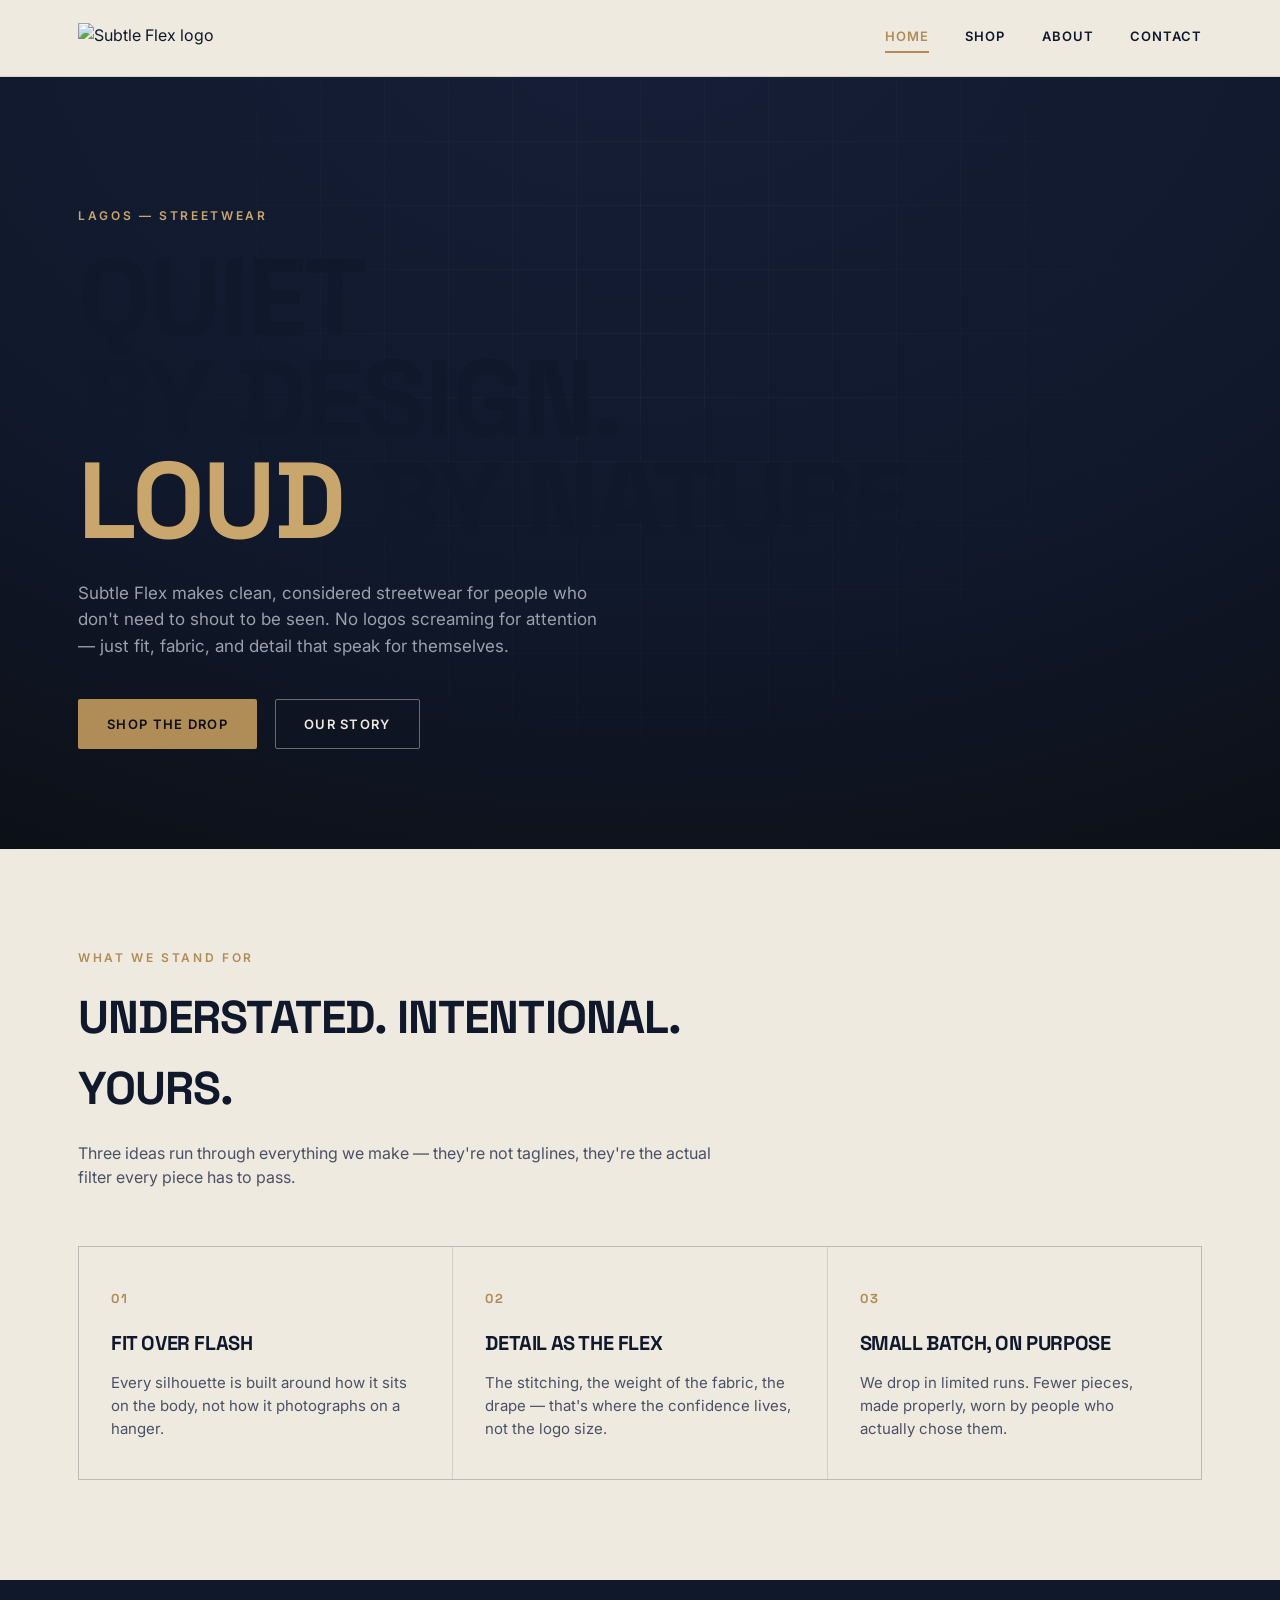
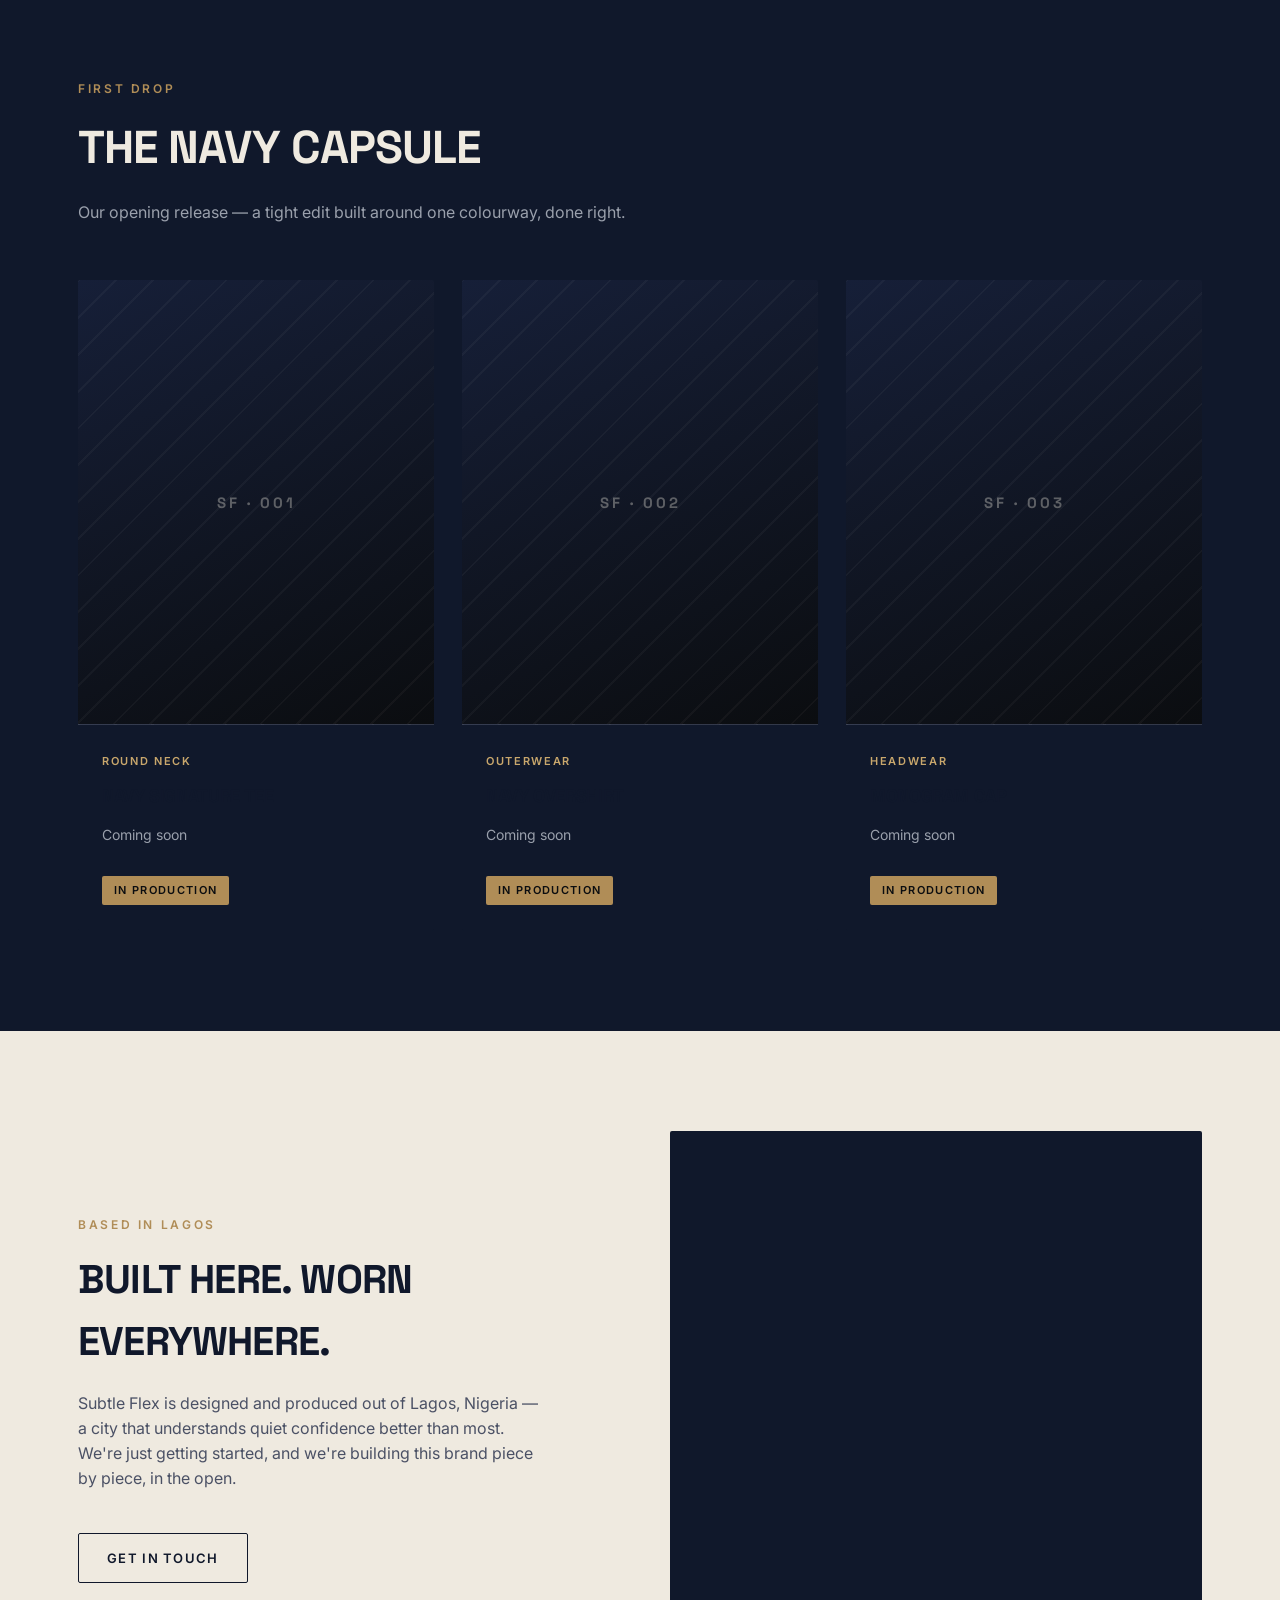
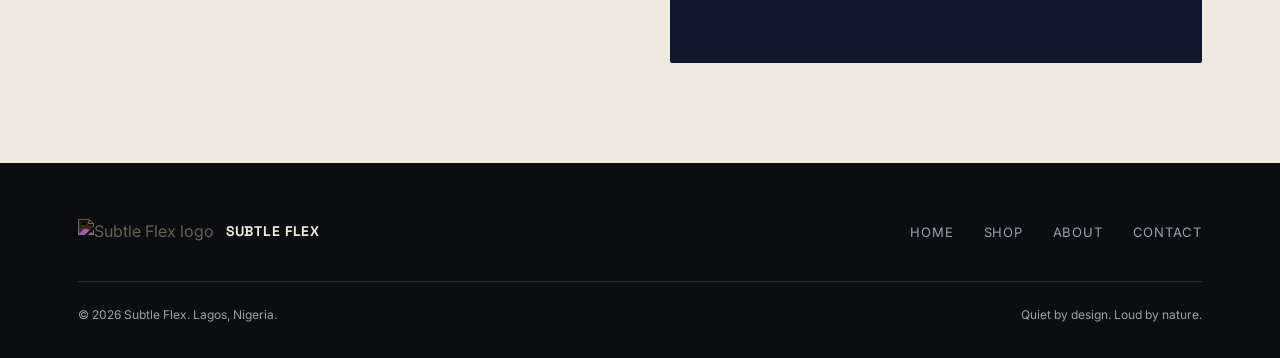
==== index.html @ afc2ed12 "Add files via upload" ====
<!DOCTYPE html>
<html lang="en">
<head>
<meta charset="UTF-8">
<meta name="viewport" content="width=device-width, initial-scale=1.0">
<title>Subtle Flex — Quiet by Design, Loud by Nature</title>
<meta name="description" content="Subtle Flex is a Lagos-based streetwear label built on understated confidence — clean silhouettes, considered details.">
<link rel="stylesheet" href="styles.css">
</head>
<body>

<nav class="site-nav">
  <div class="wrap">
    <a href="index.html" class="brand-mark">
      <img src="assets/logo.jpg" alt="Subtle Flex logo">
    </a>
    <ul class="nav-links">
      <li><a href="index.html" class="active">Home</a></li>
      <li><a href="shop.html">Shop</a></li>
      <li><a href="about.html">About</a></li>
      <li><a href="contact.html">Contact</a></li>
    </ul>
    <button class="nav-toggle" aria-label="Toggle menu"><span></span><span></span><span></span></button>
  </div>
</nav>

<header class="hero">
  <div class="wrap">
    <span class="eyebrow">Lagos — Streetwear</span>
    <h1>Quiet<br>by design.<br><em>Loud</em> by nature.</h1>
    <p class="lede">Subtle Flex makes clean, considered streetwear for people who don't need to shout to be seen. No logos screaming for attention — just fit, fabric, and detail that speak for themselves.</p>
    <div class="hero-actions">
      <a href="shop.html" class="btn btn-primary">Shop the drop</a>
      <a href="about.html" class="btn btn-ghost-light">Our story</a>
    </div>
  </div>
</header>

<section>
  <div class="wrap">
    <div class="section-head">
      <span class="eyebrow">What we stand for</span>
      <h2>Understated. Intentional. Yours.</h2>
      <p>Three ideas run through everything we make — they're not taglines, they're the actual filter every piece has to pass.</p>
    </div>
    <div class="pillars">
      <div class="pillar">
        <span class="num">01</span>
        <h3>Fit over flash</h3>
        <p>Every silhouette is built around how it sits on the body, not how it photographs on a hanger.</p>
      </div>
      <div class="pillar">
        <span class="num">02</span>
        <h3>Detail as the flex</h3>
        <p>The stitching, the weight of the fabric, the drape — that's where the confidence lives, not the logo size.</p>
      </div>
      <div class="pillar">
        <span class="num">03</span>
        <h3>Small batch, on purpose</h3>
        <p>We drop in limited runs. Fewer pieces, made properly, worn by people who actually chose them.</p>
      </div>
    </div>
  </div>
</section>

<section class="section-dark">
  <div class="wrap">
    <div class="section-head">
      <span class="eyebrow">First drop</span>
      <h2>The Navy Capsule</h2>
      <p>Our opening release — a tight edit built around one colourway, done right.</p>
    </div>
    <div class="grid-shop">
      <div class="card">
        <div class="card-inner">
          <div class="card-media"><span class="mono">SF · 001</span></div>
          <div class="card-body">
            <span class="tag">Round Neck</span>
            <h3>Navy Signature Tee</h3>
            <p class="price">Coming soon</p>
            <span class="status">In production</span>
          </div>
        </div>
      </div>
      <div class="card">
        <div class="card-inner">
          <div class="card-media"><span class="mono">SF · 002</span></div>
          <div class="card-body">
            <span class="tag">Outerwear</span>
            <h3>Navy Overshirt</h3>
            <p class="price">Coming soon</p>
            <span class="status">In production</span>
          </div>
        </div>
      </div>
      <div class="card">
        <div class="card-inner">
          <div class="card-media"><span class="mono">SF · 003</span></div>
          <div class="card-body">
            <span class="tag">Headwear</span>
            <h3>Monogram Cap</h3>
            <p class="price">Coming soon</p>
            <span class="status">In production</span>
          </div>
        </div>
      </div>
    </div>
  </div>
</section>

<section>
  <div class="wrap about-hero">
    <div>
      <span class="eyebrow">Based in Lagos</span>
      <h2 style="font-size:clamp(28px,3.6vw,40px); text-transform:uppercase; margin-top:14px;">Built here. Worn everywhere.</h2>
      <p style="color:#4B5165; margin-top:18px; max-width:460px;">Subtle Flex is designed and produced out of Lagos, Nigeria — a city that understands quiet confidence better than most. We're just getting started, and we're building this brand piece by piece, in the open.</p>
      <a href="contact.html" class="btn btn-ghost" style="margin-top:26px;">Get in touch</a>
    </div>
    <div class="figure">
      <img src="assets/logo.jpg" alt="">
    </div>
  </div>
</section>

<footer>
  <div class="wrap">
    <div class="footer-top">
      <a href="index.html" class="footer-brand">
        <img src="assets/logo.jpg" alt="Subtle Flex logo">
        <span>Subtle Flex</span>
      </a>
      <ul class="footer-links">
        <li><a href="index.html">Home</a></li>
        <li><a href="shop.html">Shop</a></li>
        <li><a href="about.html">About</a></li>
        <li><a href="contact.html">Contact</a></li>
      </ul>
    </div>
    <div class="footer-bottom">
      <span>&copy; 2026 Subtle Flex. Lagos, Nigeria.</span>
      <span>Quiet by design. Loud by nature.</span>
    </div>
  </div>
</footer>

<script src="script.js"></script>
</body>
</html>
---- styles.css ----
@import url('https://fonts.googleapis.com/css2?family=Space+Grotesk:wght@500;700&family=Inter:wght@400;500;600&display=swap');

:root{
  --ink:#0B0D10;
  --navy:#10182B;
  --navy-2:#161F38;
  --bone:#EFEAE0;
  --bone-dim:#E2DCCC;
  --brass:#B08D57;
  --brass-bright:#C9A76C;
  --mist:#9AA0AC;
  --line: rgba(239,234,224,0.14);
  --line-dark: rgba(16,24,43,0.12);
  --maxw: 1180px;
}

*{box-sizing:border-box;}
html{scroll-behavior:smooth;}
body{
  margin:0;
  background:var(--bone);
  color:var(--navy);
  font-family:'Inter',system-ui,sans-serif;
  font-size:16px;
  line-height:1.55;
  -webkit-font-smoothing:antialiased;
}

@media (prefers-reduced-motion: reduce){
  *{animation-duration:0.001ms !important; transition-duration:0.001ms !important;}
}

h1,h2,h3,.display{
  font-family:'Space Grotesk',sans-serif;
  font-weight:700;
  letter-spacing:-0.02em;
  margin:0;
  color:var(--navy);
}

a{color:inherit; text-decoration:none;}
img{max-width:100%; display:block;}

.wrap{max-width:var(--maxw); margin:0 auto; padding:0 28px;}

.eyebrow{
  font-family:'Inter',sans-serif;
  font-size:12px;
  font-weight:600;
  letter-spacing:0.22em;
  text-transform:uppercase;
  color:var(--brass);
}

/* ---------- NAV ---------- */
.site-nav{
  position:sticky; top:0; z-index:50;
  background:var(--bone);
  border-bottom:1px solid var(--line-dark);
}
.site-nav .wrap{
  display:flex; align-items:center; justify-content:space-between;
  height:76px;
}
.brand-mark{display:flex; align-items:center; gap:12px;}
.brand-mark img{height:30px; width:auto;}
.brand-mark span{
  font-family:'Space Grotesk',sans-serif; font-weight:700;
  font-size:15px; letter-spacing:0.05em; text-transform:uppercase;
}
.nav-links{display:flex; gap:36px; list-style:none; margin:0; padding:0;}
.nav-links a{
  font-size:13px; font-weight:600; letter-spacing:0.08em; text-transform:uppercase;
  position:relative; padding-bottom:6px; display:inline-block;
}
.nav-links a::after{
  content:""; position:absolute; left:0; bottom:0; height:2px; width:0;
  background:var(--brass);
  transition:width .35s cubic-bezier(.2,.8,.2,1);
}
.nav-links a:hover::after, .nav-links a.active::after{ width:100%; }
.nav-links a.active{color:var(--brass);}

.nav-toggle{display:none;}

/* ---------- BUTTONS (the flex interaction) ---------- */
.btn{
  display:inline-flex; align-items:center; gap:10px;
  padding:14px 28px;
  font-family:'Inter',sans-serif; font-weight:600; font-size:13px;
  letter-spacing:0.1em; text-transform:uppercase;
  border-radius:2px;
  border:1px solid transparent;
  cursor:pointer;
  transition:transform .28s cubic-bezier(.2,.9,.25,1.2), background .25s ease, color .25s ease, border-color .25s ease;
}
.btn-primary{background:var(--brass); color:var(--ink);}
.btn-primary:hover{transform:skewX(-8deg) translateX(2px); background:var(--brass-bright);}
.btn-ghost{border-color:var(--navy); color:var(--navy); background:transparent;}
.btn-ghost:hover{transform:skewX(-8deg) translateX(2px); background:var(--navy); color:var(--bone);}
.btn-ghost-light{border-color:rgba(239,234,224,0.4); color:var(--bone);}
.btn-ghost-light:hover{transform:skewX(-8deg) translateX(2px); background:var(--bone); color:var(--ink); border-color:var(--bone);}

/* ---------- HERO ---------- */
.hero{
  background:radial-gradient(120% 140% at 50% -10%, var(--navy-2) 0%, var(--navy) 55%, var(--ink) 100%);
  color:var(--bone);
  padding:130px 0 100px;
  position:relative;
  overflow:hidden;
}
.hero::before{
  content:""; position:absolute; inset:0;
  background-image:
    linear-gradient(rgba(239,234,224,0.035) 1px, transparent 1px),
    linear-gradient(90deg, rgba(239,234,224,0.035) 1px, transparent 1px);
  background-size:64px 64px;
  mask-image:radial-gradient(circle at 50% 30%, black, transparent 75%);
  pointer-events:none;
}
.hero .wrap{position:relative;}
.hero .eyebrow{color:var(--brass-bright); margin-bottom:22px; display:block;}
.hero h1{
  font-size:clamp(48px, 9vw, 108px);
  line-height:0.94;
  text-transform:uppercase;
}
.hero h1 em{
  font-style:normal; color:var(--brass-bright);
  display:inline-block;
  transform-origin:left center;
}
.hero p.lede{
  max-width:520px; margin:28px 0 40px;
  color:var(--mist); font-size:17px;
}
.hero-actions{display:flex; gap:18px; flex-wrap:wrap;}

/* ---------- SECTIONS ---------- */
section{padding:100px 0;}
.section-head{max-width:640px; margin-bottom:56px;}
.section-head .eyebrow{display:block; margin-bottom:14px;}
.section-head h2{font-size:clamp(30px,4vw,46px); text-transform:uppercase;}
.section-head p{color:#4B5165; margin-top:16px; font-size:16px;}

.section-dark{background:var(--navy); color:var(--bone);}
.section-dark .section-head h2{color:var(--bone);}
.section-dark .section-head p{color:var(--mist);}

/* ---------- PILLARS / GRID ---------- */
.pillars{
  display:grid; grid-template-columns:repeat(3,1fr); gap:1px;
  background:var(--line-dark);
  border:1px solid var(--line-dark);
}
.pillar{
  background:var(--bone); padding:38px 32px;
  transition:background .3s ease;
}
.pillar .num{
  font-family:'Space Grotesk'; color:var(--brass); font-weight:700; font-size:13px;
  letter-spacing:0.15em;
}
.pillar h3{font-size:20px; margin:18px 0 12px; text-transform:uppercase;}
.pillar p{color:#4B5165; font-size:15px; margin:0;}

/* ---------- PRODUCT / SHOP GRID ---------- */
.grid-shop{
  display:grid; grid-template-columns:repeat(3,1fr); gap:28px;
}
.card{
  background:var(--navy);
  color:var(--bone);
  border-radius:2px;
  overflow:hidden;
  transition:transform .4s cubic-bezier(.2,.8,.2,1);
}
.card:hover{transform:skewX(-3deg) translateY(-4px);}
.card:hover .card-inner{transform:skewX(3deg);}
.card-inner{transition:transform .4s cubic-bezier(.2,.8,.2,1);}
.card-media{
  aspect-ratio:4/5;
  background:
    repeating-linear-gradient(135deg, rgba(239,234,224,0.04) 0 2px, transparent 2px 26px),
    linear-gradient(160deg, var(--navy-2), var(--ink));
  display:flex; align-items:center; justify-content:center;
  border-bottom:1px solid var(--line);
}
.card-media .mono{
  font-family:'Space Grotesk'; font-weight:700; font-size:15px;
  letter-spacing:0.2em; color:rgba(239,234,224,0.35); text-transform:uppercase;
}
.card-body{padding:22px 24px 26px;}
.card-body .tag{
  font-size:11px; letter-spacing:0.15em; color:var(--brass-bright);
  text-transform:uppercase; font-weight:600;
}
.card-body h3{font-size:18px; margin:10px 0 6px; text-transform:uppercase;}
.card-body .price{color:var(--mist); font-size:14px;}
.card-body .status{
  margin-top:16px; display:inline-block;
  font-size:11px; letter-spacing:0.12em; text-transform:uppercase;
  color:var(--ink); background:var(--brass); padding:6px 12px; border-radius:2px; font-weight:600;
}

/* ---------- ABOUT ---------- */
.about-hero{
  display:grid; grid-template-columns:1fr 1fr; gap:60px; align-items:center;
}
.about-hero .figure{
  background:var(--navy); aspect-ratio:1/1; border-radius:2px;
  display:flex; align-items:center; justify-content:center;
  position:relative; overflow:hidden;
}
.about-hero .figure img{height:34%; filter:invert(1);}
.stat-row{display:grid; grid-template-columns:repeat(3,1fr); gap:1px; background:var(--line-dark); border:1px solid var(--line-dark); margin-top:60px;}
.stat{background:var(--bone); padding:30px;}
.stat .num{font-family:'Space Grotesk'; font-size:34px; font-weight:700; color:var(--brass);}
.stat .label{font-size:13px; color:#4B5165; margin-top:6px; letter-spacing:0.04em;}

.value-list{display:grid; gap:0;}
.value-row{
  display:grid; grid-template-columns:60px 1fr; gap:24px;
  padding:28px 0; border-top:1px solid var(--line-dark);
}
.value-row:last-child{border-bottom:1px solid var(--line-dark);}
.value-row .num{font-family:'Space Grotesk'; color:var(--brass); font-weight:700;}
.value-row h3{font-size:19px; text-transform:uppercase; margin-bottom:8px;}
.value-row p{margin:0; color:#4B5165; font-size:15px; max-width:560px;}

/* ---------- CONTACT ---------- */
.contact-grid{display:grid; grid-template-columns:1fr 1fr; gap:70px;}
.channel{
  display:flex; align-items:center; justify-content:space-between;
  padding:22px 0; border-top:1px solid var(--line-dark);
}
.channel:last-child{border-bottom:1px solid var(--line-dark);}
.channel .name{font-weight:600; font-size:15px; text-transform:uppercase; letter-spacing:0.04em;}
.channel .detail{color:#4B5165; font-size:14px; margin-top:4px;}
.channel .go{
  font-size:12px; letter-spacing:0.12em; text-transform:uppercase; color:var(--brass);
  border-bottom:1px solid var(--brass); padding-bottom:2px;
  transition:transform .3s ease;
  display:inline-block;
}
.channel .go:hover{transform:skewX(-8deg);}

.field{margin-bottom:22px;}
.field label{
  display:block; font-size:12px; letter-spacing:0.1em; text-transform:uppercase;
  color:#4B5165; margin-bottom:8px; font-weight:600;
}
.field input, .field textarea{
  width:100%; border:1px solid var(--line-dark); background:transparent;
  padding:14px 16px; font-family:'Inter'; font-size:15px; color:var(--navy);
  border-radius:2px;
}
.field input:focus, .field textarea:focus{
  outline:2px solid var(--brass); outline-offset:1px; border-color:var(--brass);
}
.field textarea{min-height:120px; resize:vertical;}
.form-note{font-size:13px; color:#4B5165; margin-top:16px;}

/* ---------- FOOTER ---------- */
footer{background:var(--ink); color:var(--mist); padding:56px 0 34px;}
.footer-top{
  display:flex; justify-content:space-between; align-items:flex-start;
  flex-wrap:wrap; gap:32px; padding-bottom:36px; border-bottom:1px solid var(--line);
}
.footer-brand{display:flex; align-items:center; gap:12px;}
.footer-brand img{height:26px; filter:invert(1);}
.footer-brand span{font-family:'Space Grotesk'; color:var(--bone); font-weight:700; letter-spacing:0.05em; text-transform:uppercase; font-size:14px;}
.footer-links{display:flex; gap:30px; list-style:none; padding:0; margin:0;}
.footer-links a{font-size:13px; text-transform:uppercase; letter-spacing:0.06em;}
.footer-links a:hover{color:var(--brass-bright);}
.footer-bottom{
  display:flex; justify-content:space-between; padding-top:24px; font-size:12px; flex-wrap:wrap; gap:10px;
}

/* ---------- RESPONSIVE ---------- */
@media (max-width:860px){
  .pillars{grid-template-columns:1fr;}
  .grid-shop{grid-template-columns:1fr 1fr;}
  .about-hero{grid-template-columns:1fr;}
  .stat-row{grid-template-columns:1fr;}
  .contact-grid{grid-template-columns:1fr;}
}
@media (max-width:640px){
  .nav-links{
    position:fixed; top:76px; left:0; right:0; bottom:0;
    background:var(--bone);
    flex-direction:column; padding:36px 28px; gap:26px;
    transform:translateX(100%); transition:transform .35s ease;
  }
  .nav-links.open{transform:translateX(0);}
  .nav-toggle{
    display:flex; flex-direction:column; gap:5px; background:none; border:none; cursor:pointer; padding:8px;
  }
  .nav-toggle span{width:22px; height:2px; background:var(--navy);}
  .grid-shop{grid-template-columns:1fr;}
  section{padding:70px 0;}
  .hero{padding:100px 0 70px;}
}
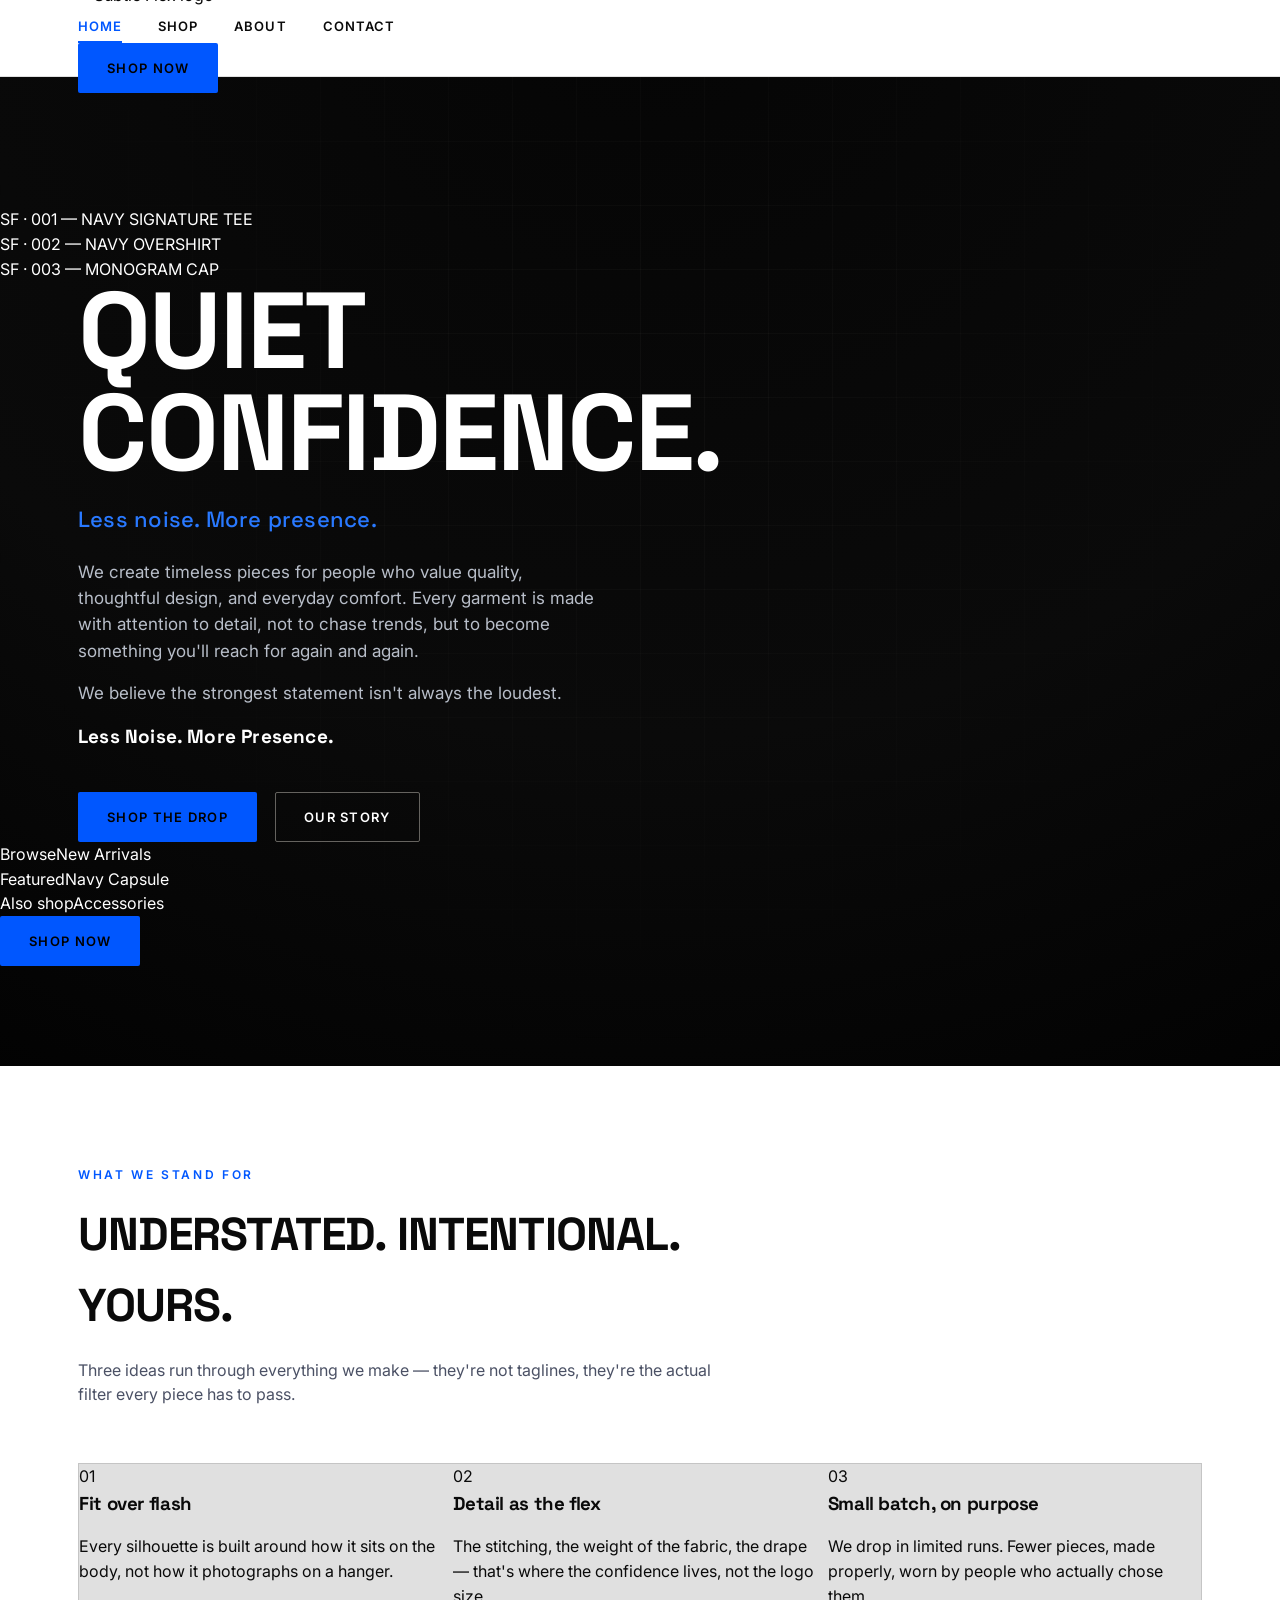
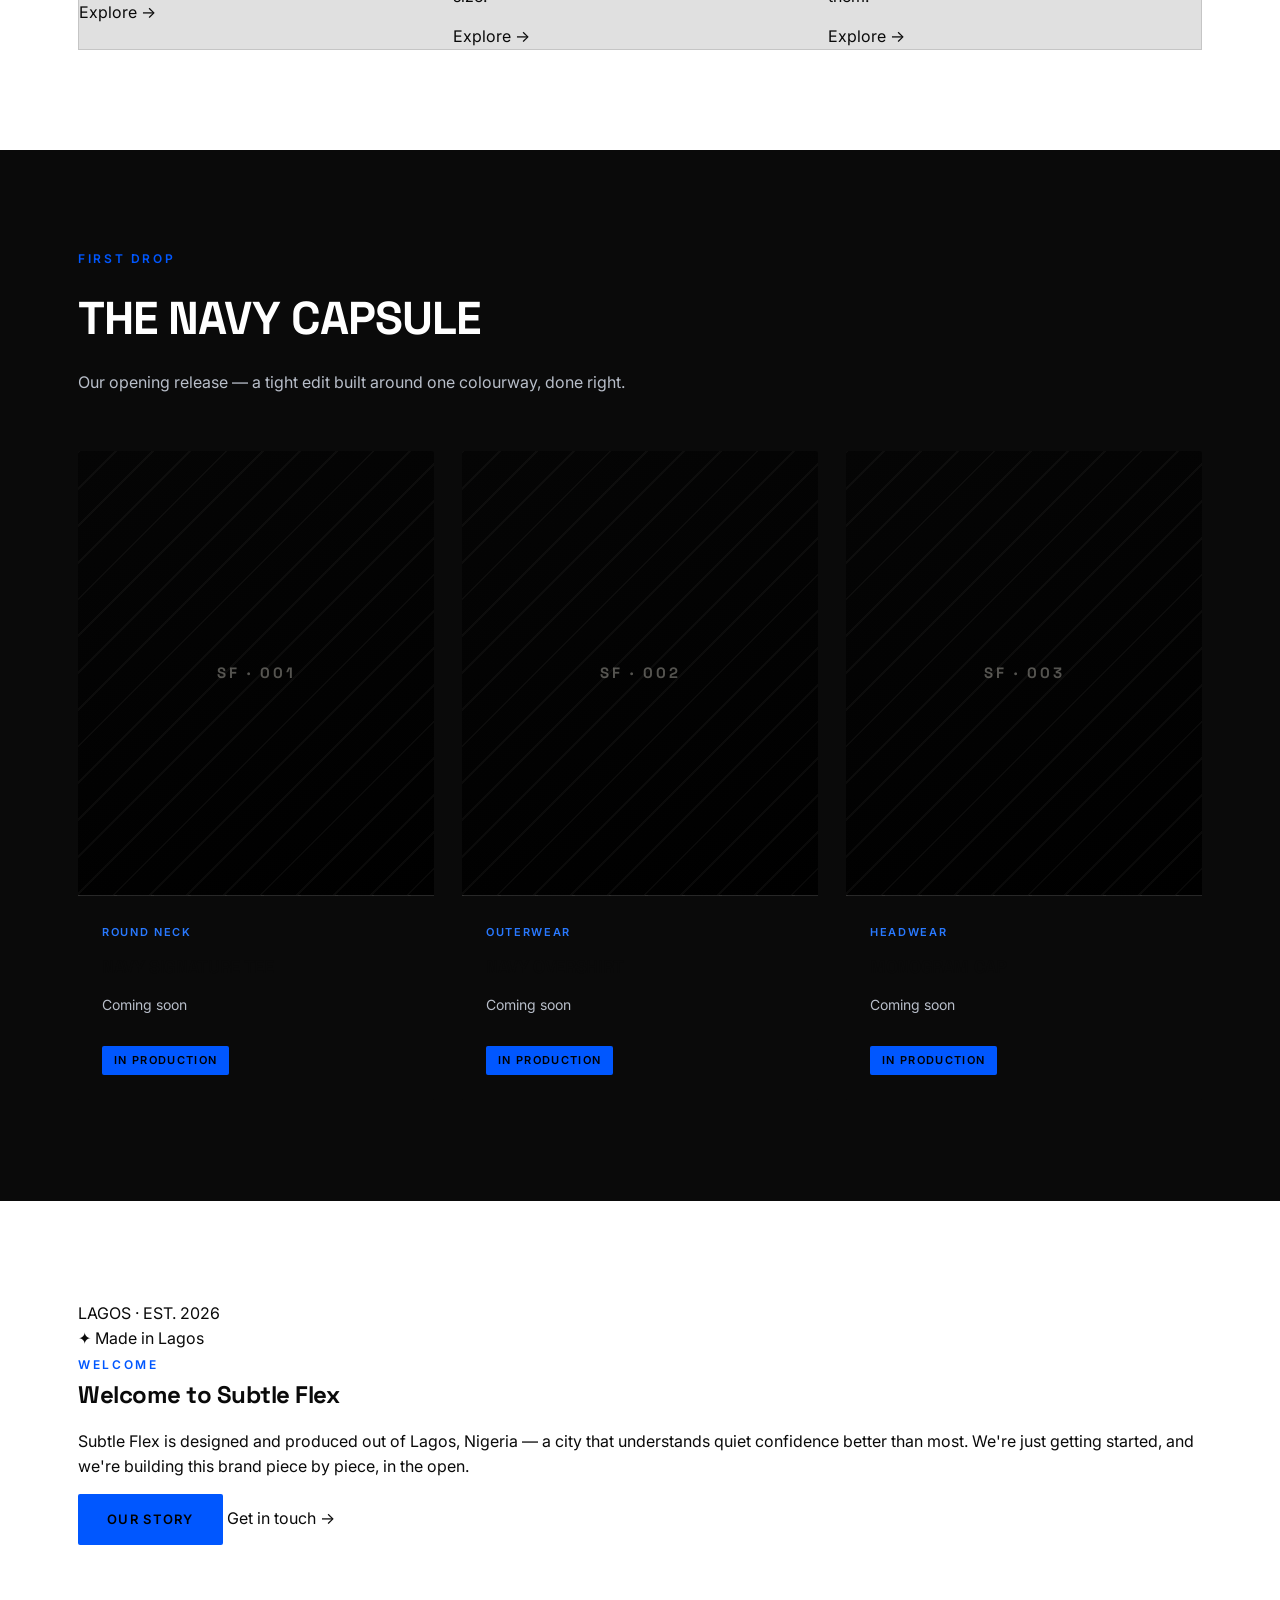
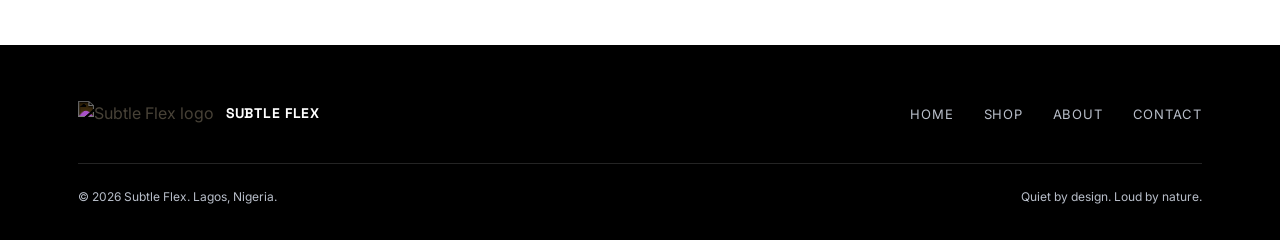
==== commit e3db4b80: "Rename inde.html to index.html" ====
--- a/index.html
+++ b/index.html
@@ -11,32 +11,51 @@
 
 <nav class="site-nav">
   <div class="wrap">
-    <a href="index.html" class="brand-mark">
-      <img src="assets/logo.jpg" alt="Subtle Flex logo">
-    </a>
-    <ul class="nav-links">
-      <li><a href="index.html" class="active">Home</a></li>
-      <li><a href="shop.html">Shop</a></li>
-      <li><a href="about.html">About</a></li>
-      <li><a href="contact.html">Contact</a></li>
-    </ul>
-    <button class="nav-toggle" aria-label="Toggle menu"><span></span><span></span><span></span></button>
+    <div class="nav-pill">
+      <a href="index.html" class="brand-mark">
+        <img src="assets/logo.jpg" alt="Subtle Flex logo">
+      </a>
+      <ul class="nav-links">
+        <li><a href="index.html" class="active">Home</a></li>
+        <li><a href="shop.html">Shop</a></li>
+        <li><a href="about.html">About</a></li>
+        <li><a href="contact.html">Contact</a></li>
+      </ul>
+      <a href="shop.html" class="btn btn-primary nav-cta">Shop Now</a>
+      <button class="nav-toggle" aria-label="Toggle menu"><span></span><span></span><span></span></button>
+    </div>
   </div>
 </nav>
 
-<header class="hero">
-  <div class="wrap">
-    <span class="eyebrow">Lagos — Streetwear</span>
-    <h1>Quiet<br>by design.<br><em>Loud</em> by nature.</h1>
-    <p class="lede">Subtle Flex makes clean, considered streetwear for people who don't need to shout to be seen. No logos screaming for attention — just fit, fabric, and detail that speak for themselves.</p>
+<header class="hero hero-slideshow">
+  <div class="hero-bg">
+    <div class="hero-slide slide-1"><span class="mono">SF · 001 — NAVY SIGNATURE TEE</span></div>
+    <div class="hero-slide slide-2"><span class="mono">SF · 002 — NAVY OVERSHIRT</span></div>
+    <div class="hero-slide slide-3"><span class="mono">SF · 003 — MONOGRAM CAP</span></div>
+  </div>
+  <div class="hero-overlay"></div>
+  <div class="wrap hero-content">
+    <h1>Quiet<br>Confidence.</h1>
+    <p class="hero-tagline">Less noise. More presence.</p>
+    <p class="lede">We create timeless pieces for people who value quality, thoughtful design, and everyday comfort. Every garment is made with attention to detail, not to chase trends, but to become something you'll reach for again and again.</p>
+    <p class="lede">We believe the strongest statement isn't always the loudest.</p>
+    <p class="lede lede-strong">Less Noise. More Presence.</p>
     <div class="hero-actions">
       <a href="shop.html" class="btn btn-primary">Shop the drop</a>
       <a href="about.html" class="btn btn-ghost-light">Our story</a>
     </div>
   </div>
+  <div class="hero-pill">
+    <div class="pill-item"><span class="pill-label">Browse</span><span class="pill-value">New Arrivals</span></div>
+    <div class="pill-divider"></div>
+    <div class="pill-item"><span class="pill-label">Featured</span><span class="pill-value">Navy Capsule</span></div>
+    <div class="pill-divider"></div>
+    <div class="pill-item pill-item-hide-mobile"><span class="pill-label">Also shop</span><span class="pill-value">Accessories</span></div>
+    <a href="shop.html" class="btn btn-primary pill-cta">Shop Now</a>
+  </div>
 </header>
 
-<section>
+<section class="section-pillars">
   <div class="wrap">
     <div class="section-head">
       <span class="eyebrow">What we stand for</span>
@@ -44,20 +63,29 @@
       <p>Three ideas run through everything we make — they're not taglines, they're the actual filter every piece has to pass.</p>
     </div>
     <div class="pillars">
-      <div class="pillar">
-        <span class="num">01</span>
-        <h3>Fit over flash</h3>
-        <p>Every silhouette is built around how it sits on the body, not how it photographs on a hanger.</p>
+      <div class="pillar-card">
+        <div class="pillar-media"><span class="mono">01</span></div>
+        <div class="pillar-body">
+          <h3>Fit over flash</h3>
+          <p>Every silhouette is built around how it sits on the body, not how it photographs on a hanger.</p>
+          <a href="shop.html" class="pillar-link">Explore &rarr;</a>
+        </div>
       </div>
-      <div class="pillar">
-        <span class="num">02</span>
-        <h3>Detail as the flex</h3>
-        <p>The stitching, the weight of the fabric, the drape — that's where the confidence lives, not the logo size.</p>
+      <div class="pillar-card">
+        <div class="pillar-media"><span class="mono">02</span></div>
+        <div class="pillar-body">
+          <h3>Detail as the flex</h3>
+          <p>The stitching, the weight of the fabric, the drape — that's where the confidence lives, not the logo size.</p>
+          <a href="shop.html" class="pillar-link">Explore &rarr;</a>
+        </div>
       </div>
-      <div class="pillar">
-        <span class="num">03</span>
-        <h3>Small batch, on purpose</h3>
-        <p>We drop in limited runs. Fewer pieces, made properly, worn by people who actually chose them.</p>
+      <div class="pillar-card">
+        <div class="pillar-media"><span class="mono">03</span></div>
+        <div class="pillar-body">
+          <h3>Small batch, on purpose</h3>
+          <p>We drop in limited runs. Fewer pieces, made properly, worn by people who actually chose them.</p>
+          <a href="shop.html" class="pillar-link">Explore &rarr;</a>
+        </div>
       </div>
     </div>
   </div>
@@ -108,16 +136,23 @@
   </div>
 </section>
 
-<section>
-  <div class="wrap about-hero">
-    <div>
-      <span class="eyebrow">Based in Lagos</span>
-      <h2 style="font-size:clamp(28px,3.6vw,40px); text-transform:uppercase; margin-top:14px;">Built here. Worn everywhere.</h2>
-      <p style="color:#4B5165; margin-top:18px; max-width:460px;">Subtle Flex is designed and produced out of Lagos, Nigeria — a city that understands quiet confidence better than most. We're just getting started, and we're building this brand piece by piece, in the open.</p>
-      <a href="contact.html" class="btn btn-ghost" style="margin-top:26px;">Get in touch</a>
+<section class="section-welcome">
+  <div class="wrap welcome-grid">
+    <div class="welcome-media">
+      <div class="welcome-image"><span class="mono">LAGOS · EST. 2026</span></div>
+      <div class="welcome-badge">
+        <span class="welcome-badge-icon">&#10022;</span>
+        <span>Made in Lagos</span>
+      </div>
     </div>
-    <div class="figure">
-      <img src="assets/logo.jpg" alt="">
+    <div class="welcome-copy">
+      <span class="eyebrow">Welcome</span>
+      <h2>Welcome to Subtle Flex</h2>
+      <p>Subtle Flex is designed and produced out of Lagos, Nigeria — a city that understands quiet confidence better than most. We're just getting started, and we're building this brand piece by piece, in the open.</p>
+      <div class="welcome-actions">
+        <a href="about.html" class="btn btn-primary">Our story</a>
+        <a href="contact.html" class="btn-textlink">Get in touch &rarr;</a>
+      </div>
     </div>
   </div>
 </section>
--- a/styles.css
+++ b/styles.css
@@ -1,16 +1,16 @@
 @import url('https://fonts.googleapis.com/css2?family=Space+Grotesk:wght@500;700&family=Inter:wght@400;500;600&display=swap');
 
 :root{
-  --ink:#0B0D10;
-  --navy:#10182B;
-  --navy-2:#161F38;
-  --bone:#EFEAE0;
-  --bone-dim:#E2DCCC;
-  --brass:#B08D57;
-  --brass-bright:#C9A76C;
-  --mist:#9AA0AC;
-  --line: rgba(239,234,224,0.14);
-  --line-dark: rgba(16,24,43,0.12);
+  --ink:#000000;
+  --navy:#0A0A0A;
+  --navy-2:#050505;
+  --bone:#FFFFFF;
+  --bone-dim:#F0F0F0;
+  --brass:#0057FF;
+  --brass-bright:#2979FF;
+  --mist:#B8BEC9;
+  --line: rgba(255,255,255,0.14);
+  --line-dark: rgba(0,0,0,0.12);
   --maxw: 1180px;
 }
 
@@ -130,9 +130,28 @@
   display:inline-block;
   transform-origin:left center;
 }
+.hero h1{color:var(--bone);}
+.hero .hero-tagline{
+  font-family:'Space Grotesk',sans-serif;
+  font-weight:500;
+  font-size:clamp(18px,2.2vw,22px);
+  color:var(--brass-bright);
+  margin:18px 0 0;
+  letter-spacing:0.01em;
+}
 .hero p.lede{
-  max-width:520px; margin:28px 0 40px;
+  max-width:520px; margin:22px 0 0;
   color:var(--mist); font-size:17px;
+}
+.hero p.lede + p.lede{margin-top:16px;}
+.hero p.lede-strong{
+  font-family:'Space Grotesk',sans-serif;
+  font-weight:700;
+  color:var(--bone);
+  font-size:19px;
+  letter-spacing:0.01em;
+  margin-top:22px;
+  margin-bottom:40px;
 }
 .hero-actions{display:flex; gap:18px; flex-wrap:wrap;}
 
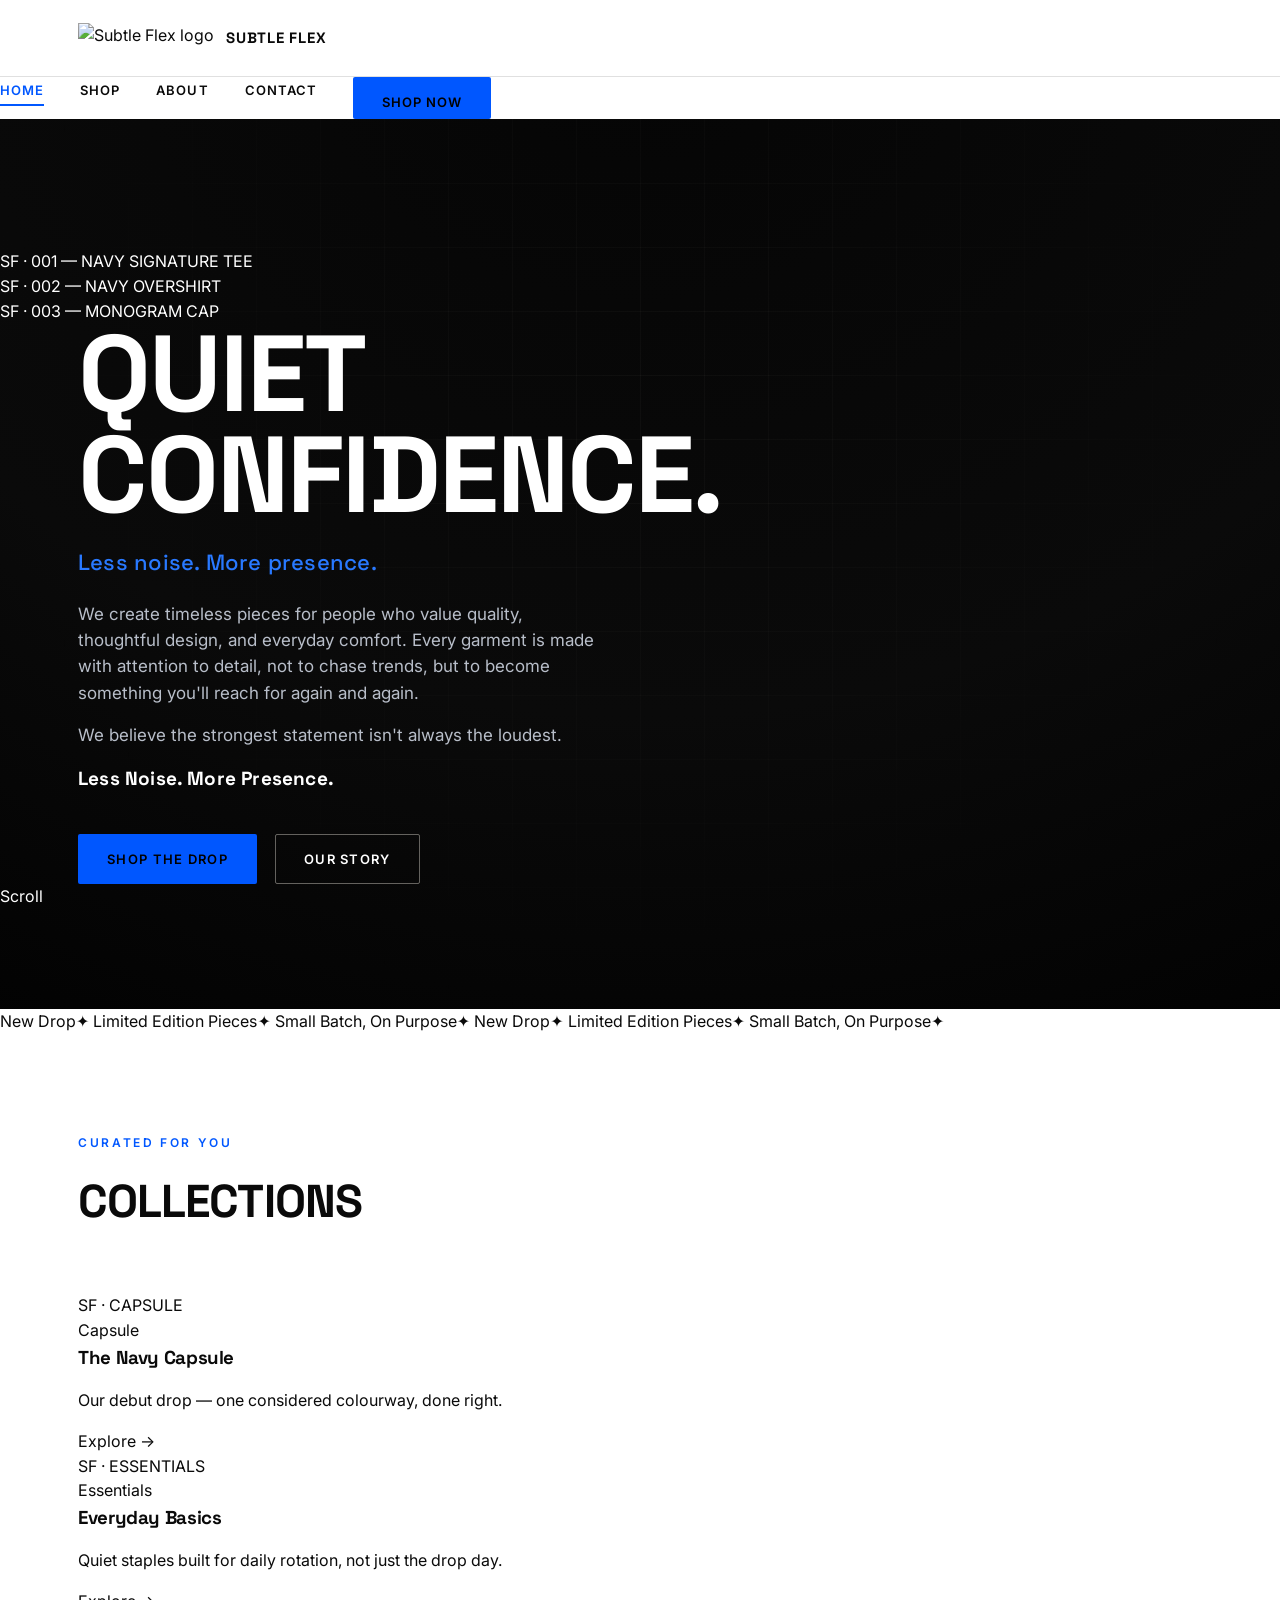
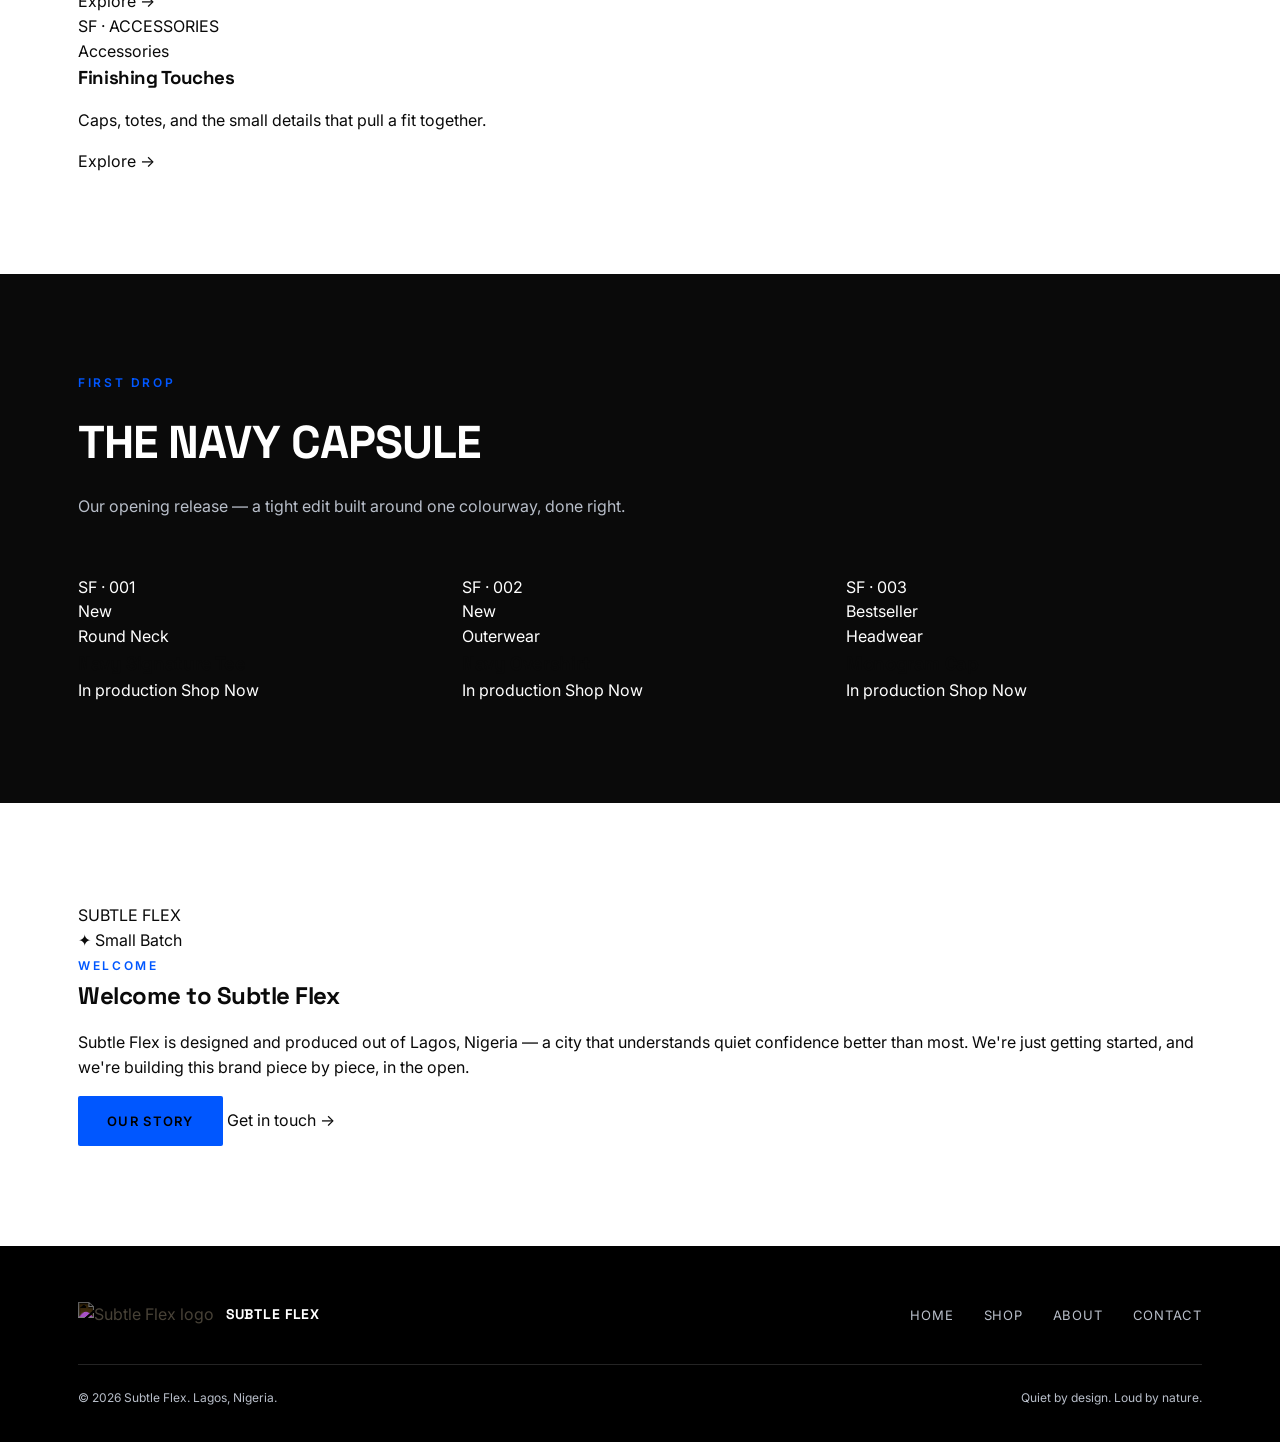
==== commit 560fa93a: "Add files via upload" ====
--- a/index.html
+++ b/index.html
@@ -14,18 +14,20 @@
     <div class="nav-pill">
       <a href="index.html" class="brand-mark">
         <img src="assets/logo.jpg" alt="Subtle Flex logo">
-      </a>
-      <ul class="nav-links">
-        <li><a href="index.html" class="active">Home</a></li>
-        <li><a href="shop.html">Shop</a></li>
-        <li><a href="about.html">About</a></li>
-        <li><a href="contact.html">Contact</a></li>
-      </ul>
-      <a href="shop.html" class="btn btn-primary nav-cta">Shop Now</a>
+        <span>Subtle Flex</span>
+      </a>
       <button class="nav-toggle" aria-label="Toggle menu"><span></span><span></span><span></span></button>
     </div>
   </div>
 </nav>
+<div class="nav-scrim"></div>
+<ul class="nav-links">
+  <li><a href="index.html" class="active">Home</a></li>
+  <li><a href="shop.html">Shop</a></li>
+  <li><a href="about.html">About</a></li>
+  <li><a href="contact.html">Contact</a></li>
+  <li><a href="shop.html" class="btn btn-primary nav-cta">Shop Now</a></li>
+</ul>
 
 <header class="hero hero-slideshow">
   <div class="hero-bg">
@@ -45,48 +47,60 @@
       <a href="about.html" class="btn btn-ghost-light">Our story</a>
     </div>
   </div>
-  <div class="hero-pill">
-    <div class="pill-item"><span class="pill-label">Browse</span><span class="pill-value">New Arrivals</span></div>
-    <div class="pill-divider"></div>
-    <div class="pill-item"><span class="pill-label">Featured</span><span class="pill-value">Navy Capsule</span></div>
-    <div class="pill-divider"></div>
-    <div class="pill-item pill-item-hide-mobile"><span class="pill-label">Also shop</span><span class="pill-value">Accessories</span></div>
-    <a href="shop.html" class="btn btn-primary pill-cta">Shop Now</a>
+  <div class="hero-scroll">
+    <span>Scroll</span>
+    <div class="hero-scroll-line"></div>
   </div>
 </header>
 
+<div class="marquee">
+  <div class="marquee-track">
+    <span>New Drop</span><span class="marquee-dot">&#10022;</span>
+    <span>Limited Edition Pieces</span><span class="marquee-dot">&#10022;</span>
+    <span>Small Batch, On Purpose</span><span class="marquee-dot">&#10022;</span>
+    <span>New Drop</span><span class="marquee-dot">&#10022;</span>
+    <span>Limited Edition Pieces</span><span class="marquee-dot">&#10022;</span>
+    <span>Small Batch, On Purpose</span><span class="marquee-dot">&#10022;</span>
+  </div>
+</div>
+
 <section class="section-pillars">
   <div class="wrap">
-    <div class="section-head">
-      <span class="eyebrow">What we stand for</span>
-      <h2>Understated. Intentional. Yours.</h2>
-      <p>Three ideas run through everything we make — they're not taglines, they're the actual filter every piece has to pass.</p>
-    </div>
-    <div class="pillars">
-      <div class="pillar-card">
-        <div class="pillar-media"><span class="mono">01</span></div>
-        <div class="pillar-body">
-          <h3>Fit over flash</h3>
-          <p>Every silhouette is built around how it sits on the body, not how it photographs on a hanger.</p>
-          <a href="shop.html" class="pillar-link">Explore &rarr;</a>
-        </div>
-      </div>
-      <div class="pillar-card">
-        <div class="pillar-media"><span class="mono">02</span></div>
-        <div class="pillar-body">
-          <h3>Detail as the flex</h3>
-          <p>The stitching, the weight of the fabric, the drape — that's where the confidence lives, not the logo size.</p>
-          <a href="shop.html" class="pillar-link">Explore &rarr;</a>
-        </div>
-      </div>
-      <div class="pillar-card">
-        <div class="pillar-media"><span class="mono">03</span></div>
-        <div class="pillar-body">
-          <h3>Small batch, on purpose</h3>
-          <p>We drop in limited runs. Fewer pieces, made properly, worn by people who actually chose them.</p>
-          <a href="shop.html" class="pillar-link">Explore &rarr;</a>
-        </div>
-      </div>
+    <div class="section-head section-head-center">
+      <span class="eyebrow">Curated for you</span>
+      <h2>Collections</h2>
+    </div>
+    <div class="collections">
+      <a href="shop.html" class="collection-card">
+        <div class="collection-media"><span class="mono">SF · CAPSULE</span></div>
+        <div class="collection-scrim"></div>
+        <span class="collection-badge">Capsule</span>
+        <div class="collection-body">
+          <h3>The Navy Capsule</h3>
+          <p>Our debut drop — one considered colourway, done right.</p>
+          <span class="collection-link">Explore &rarr;</span>
+        </div>
+      </a>
+      <a href="shop.html" class="collection-card">
+        <div class="collection-media"><span class="mono">SF · ESSENTIALS</span></div>
+        <div class="collection-scrim"></div>
+        <span class="collection-badge">Essentials</span>
+        <div class="collection-body">
+          <h3>Everyday Basics</h3>
+          <p>Quiet staples built for daily rotation, not just the drop day.</p>
+          <span class="collection-link">Explore &rarr;</span>
+        </div>
+      </a>
+      <a href="shop.html" class="collection-card">
+        <div class="collection-media"><span class="mono">SF · ACCESSORIES</span></div>
+        <div class="collection-scrim"></div>
+        <span class="collection-badge">Accessories</span>
+        <div class="collection-body">
+          <h3>Finishing Touches</h3>
+          <p>Caps, totes, and the small details that pull a fit together.</p>
+          <span class="collection-link">Explore &rarr;</span>
+        </div>
+      </a>
     </div>
   </div>
 </section>
@@ -99,36 +113,42 @@
       <p>Our opening release — a tight edit built around one colourway, done right.</p>
     </div>
     <div class="grid-shop">
-      <div class="card">
-        <div class="card-inner">
-          <div class="card-media"><span class="mono">SF · 001</span></div>
-          <div class="card-body">
-            <span class="tag">Round Neck</span>
-            <h3>Navy Signature Tee</h3>
-            <p class="price">Coming soon</p>
-            <span class="status">In production</span>
+      <div class="p-card">
+        <div class="p-card-media"><span class="mono">SF · 001</span></div>
+        <span class="p-badge p-badge-new">New</span>
+        <div class="p-card-scrim"></div>
+        <div class="p-card-overlay">
+          <span class="p-tag">Round Neck</span>
+          <h3>Navy Signature Tee</h3>
+          <div class="p-card-footer">
+            <span class="p-price">In production</span>
+            <a href="contact.html" class="p-shop-btn">Shop Now</a>
           </div>
         </div>
       </div>
-      <div class="card">
-        <div class="card-inner">
-          <div class="card-media"><span class="mono">SF · 002</span></div>
-          <div class="card-body">
-            <span class="tag">Outerwear</span>
-            <h3>Navy Overshirt</h3>
-            <p class="price">Coming soon</p>
-            <span class="status">In production</span>
+      <div class="p-card">
+        <div class="p-card-media"><span class="mono">SF · 002</span></div>
+        <span class="p-badge p-badge-new">New</span>
+        <div class="p-card-scrim"></div>
+        <div class="p-card-overlay">
+          <span class="p-tag">Outerwear</span>
+          <h3>Navy Overshirt</h3>
+          <div class="p-card-footer">
+            <span class="p-price">In production</span>
+            <a href="contact.html" class="p-shop-btn">Shop Now</a>
           </div>
         </div>
       </div>
-      <div class="card">
-        <div class="card-inner">
-          <div class="card-media"><span class="mono">SF · 003</span></div>
-          <div class="card-body">
-            <span class="tag">Headwear</span>
-            <h3>Monogram Cap</h3>
-            <p class="price">Coming soon</p>
-            <span class="status">In production</span>
+      <div class="p-card">
+        <div class="p-card-media"><span class="mono">SF · 003</span></div>
+        <span class="p-badge p-badge-best">Bestseller</span>
+        <div class="p-card-scrim"></div>
+        <div class="p-card-overlay">
+          <span class="p-tag">Headwear</span>
+          <h3>Monogram Cap</h3>
+          <div class="p-card-footer">
+            <span class="p-price">In production</span>
+            <a href="contact.html" class="p-shop-btn">Shop Now</a>
           </div>
         </div>
       </div>
@@ -139,11 +159,8 @@
 <section class="section-welcome">
   <div class="wrap welcome-grid">
     <div class="welcome-media">
-      <div class="welcome-image"><span class="mono">LAGOS · EST. 2026</span></div>
-      <div class="welcome-badge">
-        <span class="welcome-badge-icon">&#10022;</span>
-        <span>Made in Lagos</span>
-      </div>
+      <div class="welcome-image"><span class="mono">SUBTLE FLEX</span></div>
+      <span class="welcome-badge">&#10022; Small Batch</span>
     </div>
     <div class="welcome-copy">
       <span class="eyebrow">Welcome</span>
